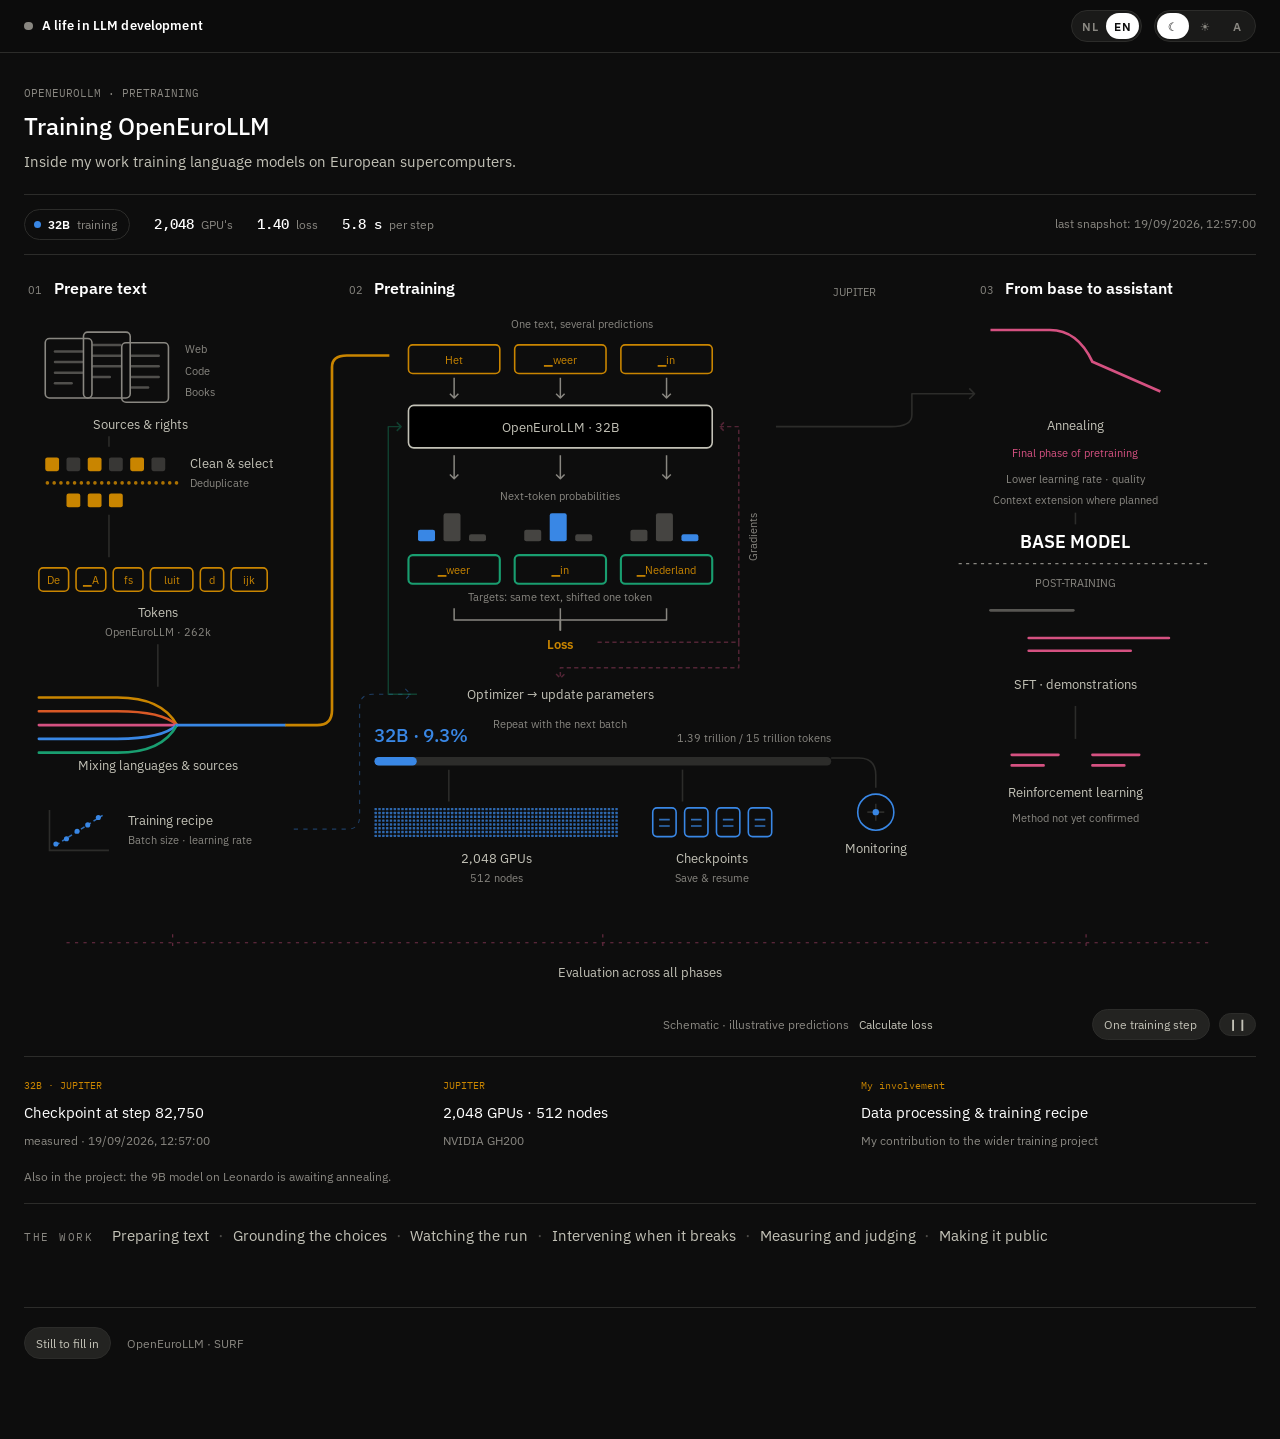
==== process.html @ b18dc95d "Publish the pretraining journey as a static site The journey becomes index.html; the original proces" ====
<!doctype html>
<html lang="nl" data-theme="dark">
<head>
<meta charset="utf-8">
<meta name="viewport" content="width=device-width, initial-scale=1">
<title>Training OpenEuroLLM</title>
<meta name="description" content="Een kijkje in mijn werk aan OpenEuroLLM: data, schaalexperimenten en de training van onze 9B- en 32B-modellen op Europese supercomputers.">
<meta name="color-scheme" content="dark light">
<meta property="og:title" content="Training OpenEuroLLM">
<meta property="og:description" content="Binnen het trainingsproject: mijn werk, onze modellen en gemeten voortgang op Europese supercomputers.">
<meta property="og:type" content="article">

<script>
  /* Stamp the theme before first paint so there is no flash. Dark is the default. */
  (function () {
    try {
      var s = localStorage.getItem("oellm.theme") || "dark";
      if (s === "auto") document.documentElement.removeAttribute("data-theme");
      else document.documentElement.setAttribute("data-theme", s);
    } catch (e) { document.documentElement.setAttribute("data-theme", "dark"); }
  })();
</script>

<link rel="preconnect" href="https://fonts.googleapis.com">
<link rel="preconnect" href="https://fonts.gstatic.com" crossorigin>
<link rel="stylesheet" href="https://fonts.googleapis.com/css2?family=IBM+Plex+Mono:wght@400;500&family=IBM+Plex+Sans:wght@400;500;600&display=swap">
<link rel="stylesheet" href="assets/style.css?v=20260920-3">
<link rel="icon" href="data:image/svg+xml,<svg xmlns='http://www.w3.org/2000/svg' viewBox='0 0 32 32'><rect width='32' height='32' rx='7' fill='%233987e5'/><rect x='6' y='13' width='5' height='6' rx='1.5' fill='%23fff'/><rect x='13.5' y='11' width='5' height='10' rx='1.5' fill='%23fff' opacity='.7'/><rect x='21' y='9' width='5' height='14' rx='1.5' fill='%23fff' opacity='.45'/></svg>">
</head>
<body>

<a class="skip" href="#canvas" id="skip">Naar de inhoud</a>

<header class="topbar">
  <div class="topbar__in">
    <a class="brand" href="#/" id="brandlink">
      <span class="brand__dot" id="branddot"></span>
      <span id="brandname">Hoe een taalmodel wordt getraind</span>
    </a>
    <div class="topbar__spacer"></div>
    <div id="toptick"></div>
    <div class="switch" id="langsw" role="group" aria-label="Taal">
      <button type="button" data-v="nl">NL</button>
      <button type="button" data-v="en">EN</button>
    </div>
    <div class="switch" id="themesw" role="group" aria-label="Thema">
      <button type="button" data-v="dark" title="Donker">☾</button>
      <button type="button" data-v="light" title="Licht">☀</button>
      <button type="button" data-v="auto" title="Automatisch">A</button>
    </div>
  </div>
</header>

<main id="canvas">
  <div class="wrap">
    <section id="intro"></section>
    <section id="pipe" aria-label="Het pretrainingsproces"></section>
    <section id="detail" aria-live="polite"></section>
    <section id="acts"></section>
    <footer id="foot"></footer>
  </div>
</main>

<noscript>
  <div class="wrap" style="padding:3rem 0">
    <h1>Hoe een taalmodel wordt getraind</h1>
    <p>Deze pagina is een interactief schema en heeft JavaScript nodig.</p>
    <p>This page is an interactive diagram and needs JavaScript.</p>
  </div>
</noscript>

<script src="assets/data.js?v=20260920-3"></script>
<script src="assets/content.js?v=20260920-3"></script>
<script src="assets/process.js?v=20260920-3"></script>
<script src="assets/app.js?v=20260920-3"></script>
</body>
</html>
---- assets/style.css ----
/* ==========================================================================
   A Life in LLM Development — OpenEuroLLM public pretraining explainer
   Design tokens follow the validated data-viz reference palette so that page
   chrome and chart marks come from one system. Chart surface = --surface.
   ========================================================================== */

:root {
  color-scheme: light;

  /* planes & ink */
  --page:        #f9f9f7;
  --surface:     #fcfcfb;
  --surface-2:   #f2f1ec;
  --surface-3:   #e9e8e1;
  --ink:         #0b0b0b;
  --ink-2:       #52514e;
  --ink-3:       #898781;
  --rule:        #e1e0d9;
  --baseline:    #c3c2b7;
  --ring:        rgba(11, 11, 11, 0.10);
  --shadow:      0 1px 2px rgba(11,11,11,.04), 0 8px 24px -12px rgba(11,11,11,.10);

  /* categorical slots (fixed order — never cycled) */
  --series-1: #2a78d6;  /* blue    */
  --series-2: #eb6834;  /* orange  */
  --series-3: #1baf7a;  /* aqua    */
  --series-4: #eda100;  /* yellow  */
  --series-5: #e87ba4;  /* magenta */
  --series-6: #008300;  /* green   */
  --series-7: #4a3aa7;  /* violet  */
  --series-8: #e34948;  /* red     */

  /* sequential blue ramp (ordinal use starts at step 250) */
  --seq-250: #86b6ef;
  --seq-300: #6da7ec;
  --seq-350: #5598e7;
  --seq-400: #3987e5;
  --seq-450: #2a78d6;
  --seq-500: #256abf;
  --seq-550: #1c5cab;
  --seq-600: #184f95;
  --seq-650: #104281;
  --seq-700: #0d366b;

  /* status (fixed, never themed, always with icon + label) */
  --good:     #0ca30c;
  --warning:  #fab219;
  --serious:  #ec835a;
  --critical: #d03b3b;
  --good-text: #006300;

  /* placeholder ("still to fill in") — deliberately not a series slot */
  --tbd:      #b04a16;
  --tbd-bg:   rgba(235, 104, 52, .10);

  --accent: var(--series-1);

  --font: "IBM Plex Sans", system-ui, -apple-system, "Segoe UI", sans-serif;
  --mono: "IBM Plex Mono", ui-monospace, SFMono-Regular, Menlo, monospace;

  --measure: 34rem;
  --wide: 72rem;
  --gutter: 1rem;
}

@media (prefers-color-scheme: dark) {
  :root:not([data-theme="light"]) {
    color-scheme: dark;
    --page:      #0d0d0d;
    --surface:   #1a1a19;
    --surface-2: #232321;
    --surface-3: #2c2c2a;
    --ink:       #ffffff;
    --ink-2:     #c3c2b7;
    --ink-3:     #898781;
    --rule:      #2c2c2a;
    --baseline:  #383835;
    --ring:      rgba(255, 255, 255, 0.10);
    --shadow:    0 1px 2px rgba(0,0,0,.4), 0 8px 24px -12px rgba(0,0,0,.6);

    --series-1: #3987e5;
    --series-2: #d95926;
    --series-3: #199e70;
    --series-4: #c98500;
    --series-5: #d55181;
    --series-6: #008300;
    --series-7: #9085e9;
    --series-8: #e66767;

    --seq-250: #184f95;
    --seq-300: #1c5cab;
    --seq-350: #256abf;
    --seq-400: #2a78d6;
    --seq-450: #3987e5;
    --seq-500: #5598e7;
    --seq-550: #6da7ec;
    --seq-600: #86b6ef;
    --seq-650: #9ec5f4;
    --seq-700: #b7d3f6;

    --good-text: #0ca30c;
    --tbd:    #f0946a;
    --tbd-bg: rgba(235, 104, 52, .14);
  }
}

:root[data-theme="dark"] {
  color-scheme: dark;
  --page:      #0d0d0d;
  --surface:   #1a1a19;
  --surface-2: #232321;
  --surface-3: #2c2c2a;
  --ink:       #ffffff;
  --ink-2:     #c3c2b7;
  --ink-3:     #898781;
  --rule:      #2c2c2a;
  --baseline:  #383835;
  --ring:      rgba(255, 255, 255, 0.10);
  --shadow:    0 1px 2px rgba(0,0,0,.4), 0 8px 24px -12px rgba(0,0,0,.6);

  --series-1: #3987e5;
  --series-2: #d95926;
  --series-3: #199e70;
  --series-4: #c98500;
  --series-5: #d55181;
  --series-6: #008300;
  --series-7: #9085e9;
  --series-8: #e66767;

  --seq-250: #184f95;
  --seq-300: #1c5cab;
  --seq-350: #256abf;
  --seq-400: #2a78d6;
  --seq-450: #3987e5;
  --seq-500: #5598e7;
  --seq-550: #6da7ec;
  --seq-600: #86b6ef;
  --seq-650: #9ec5f4;
  --seq-700: #b7d3f6;

  --good-text: #0ca30c;
  --tbd:    #f0946a;
  --tbd-bg: rgba(235, 104, 52, .14);
}

/* --------------------------------------------------------------- reset -- */

*, *::before, *::after { box-sizing: border-box; }
html { -webkit-text-size-adjust: 100%; scroll-behavior: smooth; }
@media (prefers-reduced-motion: reduce) { html { scroll-behavior: auto; } }

body {
  margin: 0;
  background: var(--page);
  color: var(--ink);
  font-family: var(--font);
  font-size: 17px;
  line-height: 1.65;
  -webkit-font-smoothing: antialiased;
  overflow-x: hidden;
}

h1, h2, h3, h4 { line-height: 1.15; margin: 0; font-weight: 600; letter-spacing: -0.015em; }
p { margin: 0 0 1em; }
a { color: var(--accent); text-underline-offset: 2px; text-decoration-thickness: 1px; }
a:hover { text-decoration-thickness: 2px; }
button { font: inherit; color: inherit; }
hr { border: 0; border-top: 1px solid var(--rule); margin: 0; }

::selection { background: color-mix(in srgb, var(--accent) 22%, transparent); }

:focus-visible {
  outline: 2px solid var(--accent);
  outline-offset: 2px;
  border-radius: 4px;
}

.skip {
  position: absolute; left: -9999px; top: 0; z-index: 200;
  background: var(--surface); padding: .6rem 1rem; border-radius: 6px;
  border: 1px solid var(--rule);
}
.skip:focus { left: 1rem; top: 1rem; }

.sr { position: absolute; width: 1px; height: 1px; padding: 0; margin: -1px;
      overflow: hidden; clip: rect(0 0 0 0); white-space: nowrap; border: 0; }

/* -------------------------------------------------------------- layout -- */

.wrap {
  width: min(100% - 2 * var(--gutter), var(--wide));
  margin-inline: auto;
}
.prose { max-width: var(--measure); }
.prose p:last-child { margin-bottom: 0; }

section[id] { scroll-margin-top: 5rem; }

/* ------------------------------------------------------------ top bar -- */

.topbar {
  position: sticky; top: 0; z-index: 60;
  background: color-mix(in srgb, var(--page) 88%, transparent);
  backdrop-filter: blur(12px) saturate(1.3);
  border-bottom: 1px solid var(--rule);
}
.topbar__in {
  display: flex; align-items: center; gap: 1rem;
  height: 3.25rem;
}
.brand {
  display: flex; align-items: center; gap: .55rem;
  font-size: .8rem; font-weight: 600; letter-spacing: .01em;
  text-decoration: none; color: var(--ink); white-space: nowrap;
}
.brand__dot {
  width: .55rem; height: .55rem; border-radius: 50%;
  background: var(--ink-3); flex: none;
}
.brand__dot--live { background: var(--good); box-shadow: 0 0 0 3px color-mix(in srgb, var(--good) 22%, transparent); }
.topbar__spacer { flex: 1 1 auto; }

.switch {
  display: inline-flex; border: 1px solid var(--rule); border-radius: 999px;
  background: var(--surface); padding: 2px; flex: none;
}
.switch button {
  border: 0; background: none; cursor: pointer;
  font-size: .72rem; font-weight: 600; letter-spacing: .03em;
  padding: .22rem .5rem; border-radius: 999px; color: var(--ink-3);
  min-width: 2rem;
}
.switch button[aria-pressed="true"] { background: var(--ink); color: var(--page); }

/* ---------------------------------------------------------------- hero -- */

.hero { padding: clamp(3rem, 9vw, 7rem) 0 clamp(2rem, 5vw, 4rem); position: relative; }
.hero__eyebrow {
  font-family: var(--mono); font-size: .72rem; letter-spacing: .12em;
  text-transform: uppercase; color: var(--ink-3); margin-bottom: 1.25rem;
}
.hero h1 {
  font-size: clamp(2.2rem, 6.2vw, 4.2rem);
  letter-spacing: -0.03em; max-width: 18ch; margin-bottom: 1.25rem;
}
.hero__lede { font-size: clamp(1.05rem, 2.1vw, 1.3rem); color: var(--ink-2); max-width: 44ch; }
.hero__meta { font-size: .82rem; color: var(--ink-3); margin-top: 1.5rem; }

.cards { display: grid; gap: 1rem; grid-template-columns: repeat(auto-fit, minmax(19rem, 1fr)); margin-top: 2.5rem; }

.card {
  background: var(--surface); border: 1px solid var(--rule); border-radius: 12px;
  padding: 1.15rem 1.25rem 1.25rem; box-shadow: var(--shadow);
}
.card__top { display: flex; align-items: baseline; gap: .6rem; margin-bottom: .1rem; }
.card__name { font-size: 1.15rem; font-weight: 600; }
.card__where { font-size: .78rem; color: var(--ink-3); font-family: var(--mono); }
.card__state { margin-left: auto; }

.pill {
  display: inline-flex; align-items: center; gap: .35rem;
  font-size: .7rem; font-weight: 600; letter-spacing: .04em; text-transform: uppercase;
  padding: .2rem .5rem; border-radius: 999px;
  border: 1px solid var(--ring); color: var(--ink-2); background: var(--surface-2);
}
.pill__dot { width: .45rem; height: .45rem; border-radius: 50%; background: currentColor; flex: none; }
.pill--live   { color: var(--good-text); border-color: color-mix(in srgb, var(--good) 40%, transparent); background: color-mix(in srgb, var(--good) 10%, transparent); }
.pill--work   { color: var(--series-1); border-color: color-mix(in srgb, var(--series-1) 40%, transparent); background: color-mix(in srgb, var(--series-1) 10%, transparent); }
.pill--idle   { color: var(--ink-3); }

@keyframes pulse { 0%,100% { opacity: 1 } 50% { opacity: .35 } }
.pill--live .pill__dot { animation: pulse 2.4s ease-in-out infinite; }
@media (prefers-reduced-motion: reduce) { .pill--live .pill__dot { animation: none } }

.meter { margin: 1rem 0 .55rem; }
.meter__track {
  height: 8px; border-radius: 999px; background: var(--surface-3);
  overflow: hidden; position: relative;
}
.meter__fill { height: 100%; border-radius: 999px; background: var(--accent); transition: width .8s cubic-bezier(.2,.7,.3,1); }
.meter__fill--alt { background: var(--series-3); }
.meter__labels { display: flex; justify-content: space-between; font-size: .76rem; color: var(--ink-3); margin-top: .4rem; font-variant-numeric: tabular-nums; }

.kv { display: grid; grid-template-columns: repeat(auto-fit, minmax(6.5rem, 1fr)); gap: .85rem 1rem; margin-top: 1rem; padding-top: .95rem; border-top: 1px solid var(--rule); }
.kv__k { font-size: .7rem; letter-spacing: .05em; text-transform: uppercase; color: var(--ink-3); }
.kv__v { font-size: 1.02rem; font-weight: 600; font-variant-numeric: tabular-nums; margin-top: .1rem; }
.kv__v small { font-weight: 400; font-size: .78rem; color: var(--ink-3); }

/* ------------------------------------------------------------- figures -- */

.stat-row { display: grid; grid-template-columns: repeat(auto-fit, minmax(9rem, 1fr)); gap: 1px; background: var(--rule); border: 1px solid var(--rule); border-radius: 12px; overflow: hidden; }
.stat { background: var(--surface); padding: 1rem 1.1rem; }
.stat__v { font-size: clamp(1.5rem, 3.4vw, 2.1rem); font-weight: 600; letter-spacing: -0.02em; line-height: 1.1; }
.stat__v small { font-size: .55em; font-weight: 500; color: var(--ink-3); letter-spacing: 0; }
.stat__k { font-size: .76rem; color: var(--ink-2); margin-top: .35rem; }
.stat__note { font-size: .72rem; color: var(--ink-3); margin-top: .15rem; }

figure { margin: 0; }
.fig {
  background: var(--surface); border: 1px solid var(--rule); border-radius: 12px;
  padding: 1.1rem 1.15rem 1.15rem; margin: 1.75rem 0;
}
.fig__head { display: flex; align-items: flex-start; gap: .75rem; margin-bottom: .2rem; flex-wrap: wrap; }
.fig__title { font-size: .95rem; font-weight: 600; }
.fig__sub { font-size: .8rem; color: var(--ink-3); margin-top: .1rem; }
.fig__tools { margin-left: auto; display: flex; gap: .35rem; flex-wrap: wrap; }
.fig__body { margin-top: 1rem; }
figcaption { font-size: .78rem; color: var(--ink-3); margin-top: .85rem; line-height: 1.5; }

.tag {
  font-family: var(--mono); font-size: .64rem; letter-spacing: .06em; text-transform: uppercase;
  padding: .18rem .42rem; border-radius: 4px; border: 1px solid var(--ring); color: var(--ink-3);
  white-space: nowrap;
}
.tag--sch { border-style: dashed; }
.tag--ill { border-style: dashed; }
.tag--real { color: var(--good-text); border-color: color-mix(in srgb, var(--good) 45%, transparent); }

.tbd {
  display: inline-flex; align-items: center; gap: .3rem;
  font-family: var(--mono); font-size: .74em; font-weight: 500;
  color: var(--tbd); background: var(--tbd-bg);
  border: 1px dashed color-mix(in srgb, var(--tbd) 55%, transparent);
  border-radius: 4px; padding: 0 .35rem; white-space: nowrap;
  cursor: help;
}
.tbd::before { content: "?"; font-weight: 700; opacity: .75; }

/* chart chrome */
.chart { width: 100%; display: block; overflow: visible; }
.chart text { font-family: var(--font); fill: var(--ink-3); }
.chart .grid { stroke: var(--rule); stroke-width: 1; }
.chart .axis { stroke: var(--baseline); stroke-width: 1; }
.chart .tick { font-size: 11px; fill: var(--ink-3); font-variant-numeric: tabular-nums; }
.chart .axlabel { font-size: 11px; fill: var(--ink-3); }
.chart .lbl { font-size: 12px; fill: var(--ink-2); font-weight: 600; }

.legend { display: flex; flex-wrap: wrap; gap: .4rem 1rem; margin-top: .9rem; font-size: .78rem; color: var(--ink-2); }
.legend__i { display: inline-flex; align-items: center; gap: .4rem; }
.legend__sw { width: 10px; height: 10px; border-radius: 3px; flex: none; }
.legend__sw--line { height: 2px; border-radius: 2px; width: 14px; }

.tooltip {
  position: fixed; z-index: 90; pointer-events: none; opacity: 0;
  transition: opacity .1s linear;
  background: var(--surface); border: 1px solid var(--ring); border-radius: 8px;
  box-shadow: var(--shadow); padding: .5rem .65rem; font-size: .78rem;
  max-width: 17rem; line-height: 1.45;
}
.tooltip[data-show="1"] { opacity: 1; }
.tooltip b { font-variant-numeric: tabular-nums; }
.tooltip__k { color: var(--ink-3); }

/* small controls */
.btn {
  border: 1px solid var(--rule); background: var(--surface-2); color: var(--ink-2);
  border-radius: 999px; padding: .28rem .7rem; font-size: .78rem; cursor: pointer;
  white-space: nowrap;
}
.btn:hover { background: var(--surface-3); color: var(--ink); }
.btn[aria-pressed="true"], .btn--on { background: var(--ink); color: var(--page); border-color: var(--ink); }
.btn--primary { background: var(--accent); border-color: var(--accent); color: #fff; font-weight: 600; }
.btn--primary:hover { filter: brightness(1.08); background: var(--accent); color: #fff; }

.seg { display: inline-flex; gap: 2px; background: var(--surface-2); border: 1px solid var(--rule); border-radius: 999px; padding: 2px; }
.seg button { border: 0; background: none; cursor: pointer; font-size: .76rem; padding: .22rem .6rem; border-radius: 999px; color: var(--ink-3); }
.seg button[aria-pressed="true"] { background: var(--surface); color: var(--ink); font-weight: 600; box-shadow: var(--shadow); }

/* data table (the accessible alternative to every chart) */
.tablewrap { overflow-x: auto; margin-top: .9rem; }
table.data { border-collapse: collapse; width: 100%; font-size: .82rem; }
table.data th, table.data td { text-align: left; padding: .4rem .6rem; border-bottom: 1px solid var(--rule); }
table.data th { font-size: .7rem; text-transform: uppercase; letter-spacing: .05em; color: var(--ink-3); font-weight: 600; }
table.data td.num, table.data th.num { text-align: right; font-variant-numeric: tabular-nums; }
table.data tr:last-child td { border-bottom: 0; }
details.tablewrap-d > summary { cursor: pointer; font-size: .76rem; color: var(--ink-3); margin-top: .75rem; list-style: none; }
details.tablewrap-d > summary::-webkit-details-marker { display: none; }
details.tablewrap-d > summary::before { content: "▸ "; }
details.tablewrap-d[open] > summary::before { content: "▾ "; }

/* ------------------------------------------------------------ chapters -- */

.chapter__head { border-top: 2px solid var(--ink); padding-top: 1rem; margin-bottom: 2rem; }
.chapter__num { font-family: var(--mono); font-size: .74rem; letter-spacing: .14em; text-transform: uppercase; color: var(--ink-3); }
.chapter h2 { font-size: clamp(1.7rem, 4vw, 2.6rem); letter-spacing: -0.025em; margin: .35rem 0 .7rem; max-width: 20ch; }
.chapter__lede { font-size: clamp(1rem, 1.9vw, 1.12rem); color: var(--ink-2); max-width: 46ch; }

details.tech {
  margin-top: 1.25rem; border: 1px solid var(--rule); border-radius: 10px;
  background: var(--surface); overflow: hidden;
}
details.tech > summary {
  cursor: pointer; padding: .6rem .9rem; font-size: .82rem; font-weight: 600;
  color: var(--ink-2); list-style: none; display: flex; align-items: center; gap: .5rem;
}
details.tech > summary::-webkit-details-marker { display: none; }
details.tech > summary::before { content: "+"; font-family: var(--mono); color: var(--ink-3); }
details.tech[open] > summary::before { content: "−"; }
details.tech > summary:hover { background: var(--surface-2); }
.tech__body { padding: 0 .9rem 1rem; font-size: .88rem; color: var(--ink-2); border-top: 1px solid var(--rule); padding-top: .85rem; }
.tech__body code, code.c { font-family: var(--mono); font-size: .86em; background: var(--surface-2); padding: .05rem .3rem; border-radius: 4px; }
.tech__body dl { display: grid; grid-template-columns: auto 1fr; gap: .25rem .9rem; margin: 0; }
.tech__body dt { color: var(--ink-3); font-size: .82rem; }
.tech__body dd { margin: 0; font-variant-numeric: tabular-nums; }

/* pull quote / aside note */
.note {
  border-left: 2px solid var(--accent); padding: .1rem 0 .1rem 1rem;
  margin: 1.5rem 0; color: var(--ink-2); font-size: .95rem;
}
.note--warn { border-left-color: var(--warning); }

/* ------------------------------------------------ specific interactives -- */

/* tokenizer */
.tok { display: flex; flex-wrap: wrap; gap: 4px; font-family: var(--mono); }
.tok__t {
  display: inline-flex; flex-direction: column; align-items: center;
  border-radius: 6px; padding: .3rem .45rem .2rem; font-size: .9rem;
  border: 1px solid var(--ring); background: var(--surface-2); cursor: default;
  line-height: 1.2;
}
.tok__t span.id { font-size: .6rem; color: var(--ink-3); margin-top: .15rem; }
.tok__t.w { background: color-mix(in srgb, var(--series-1) 12%, var(--surface)); border-color: color-mix(in srgb, var(--series-1) 35%, transparent); }
.tok__t.p { background: color-mix(in srgb, var(--series-2) 12%, var(--surface)); border-color: color-mix(in srgb, var(--series-2) 35%, transparent); }
.tok__sp { color: var(--ink-3); }

/* node grid */
.nodegrid { display: grid; gap: 2px; grid-template-columns: repeat(32, 1fr); }
.nodegrid .n { aspect-ratio: 1; border-radius: 2px; background: var(--seq-400); transition: background .25s, opacity .25s; cursor: crosshair; }
.nodegrid .n:hover { outline: 2px solid var(--ink); outline-offset: 1px; }
.nodegrid .n.down { background: var(--critical) !important; }
.nodegrid .n.dim { opacity: .18; }

/* incident list */
.feed { display: grid; gap: 1px; background: var(--rule); border: 1px solid var(--rule); border-radius: 10px; overflow: hidden; }
.feed__row { background: var(--surface); padding: .75rem .9rem; display: grid; grid-template-columns: 4.5rem 1fr; gap: .85rem; align-items: start; }
@media (max-width: 40rem) { .feed__row { grid-template-columns: 1fr; gap: .25rem; } }
.feed__t { font-family: var(--mono); font-size: .78rem; color: var(--ink-3); font-variant-numeric: tabular-nums; padding-top: .1rem; }
.feed__h { font-size: .92rem; font-weight: 600; display: flex; gap: .5rem; align-items: center; flex-wrap: wrap; }
.feed__d { font-size: .86rem; color: var(--ink-2); margin-top: .15rem; }
.feed__who { font-size: .64rem; letter-spacing: .06em; text-transform: uppercase; padding: .12rem .38rem; border-radius: 4px; border: 1px solid var(--ring); color: var(--ink-3); }
.sev { display: inline-flex; align-items: center; gap: .3rem; font-size: .7rem; font-weight: 600; }
.sev__i { width: .95rem; height: .95rem; flex: none; }

/* day timeline */
.day { display: grid; gap: 0; }
.day__row { display: grid; grid-template-columns: 4.2rem 1.4rem 1fr; gap: .6rem; }
.day__time { font-family: var(--mono); font-size: .8rem; color: var(--ink-3); text-align: right; padding-top: .55rem; font-variant-numeric: tabular-nums; }
.day__rail { position: relative; }
.day__rail::before { content: ""; position: absolute; left: 50%; top: 0; bottom: 0; width: 1px; background: var(--rule); transform: translateX(-50%); }
.day__dot { position: absolute; left: 50%; top: .8rem; width: 9px; height: 9px; border-radius: 50%; background: var(--ink-3); transform: translate(-50%, -50%); box-shadow: 0 0 0 3px var(--page); }
.day__card { padding: .5rem 0 1.1rem; }
.day__h { font-size: .95rem; font-weight: 600; }
.day__d { font-size: .88rem; color: var(--ink-2); margin-top: .15rem; }

/* sources */
.srcs { display: grid; gap: .1rem; grid-template-columns: repeat(auto-fit, minmax(17rem, 1fr)); }
.src { display: flex; gap: .7rem; padding: .7rem 0; border-bottom: 1px solid var(--rule); align-items: baseline; }
.src__n { font-size: .92rem; font-weight: 600; }
.src__d { font-size: .8rem; color: var(--ink-3); }

/* placeholder register */
.reg { display: grid; gap: .5rem; }
.reg__i { display: flex; gap: .7rem; align-items: baseline; font-size: .88rem; padding: .45rem .6rem; background: var(--surface); border: 1px solid var(--rule); border-radius: 8px; }
.reg__where { font-family: var(--mono); font-size: .72rem; color: var(--ink-3); white-space: nowrap; }

footer.foot { padding: 4rem 0 5rem; border-top: 1px solid var(--rule); margin-top: 4rem; color: var(--ink-2); font-size: .88rem; }
footer.foot h3 { font-size: .8rem; text-transform: uppercase; letter-spacing: .08em; color: var(--ink-3); margin-bottom: .7rem; }
.foot__grid { display: grid; gap: 2rem; grid-template-columns: repeat(auto-fit, minmax(15rem, 1fr)); }
.foot ul { list-style: none; padding: 0; margin: 0; display: grid; gap: .35rem; }

@media print {
  .topbar, .fig__tools, .btn, .seg { display: none !important; }
  body { background: #fff; }
}

/* badge alignment inside day + feed headings */
.day__h { display: flex; align-items: center; gap: .55rem; flex-wrap: wrap; }
.step__main > .fig:first-child { margin-top: 1.25rem; }
.prose ol, .prose ul { padding-left: 1.2rem; margin: 0 0 1em; }
.prose li { margin-bottom: .45rem; }
.prose ul li::marker, .prose ol li::marker { color: var(--ink-3); }

/* ==========================================================================
   Opening, overview map, in-practice notes
   ========================================================================== */

.hero__hook {
  font-size: clamp(1.05rem, 2.3vw, 1.35rem);
  color: var(--ink-2); margin-bottom: .4rem; font-weight: 500;
}
.hero h1 { max-width: 16ch; }
.hero__lede + .hero__lede { margin-top: 1rem; }

.ticker {
  display: inline-flex; align-items: center; gap: .5rem; flex-wrap: wrap;
  font-family: var(--mono); font-size: .74rem; letter-spacing: .04em;
  color: var(--ink-2); background: var(--surface);
  border: 1px solid var(--rule); border-radius: 999px;
  padding: .3rem .7rem .3rem .55rem; margin-bottom: 1.5rem;
}
.ticker b { font-variant-numeric: tabular-nums; color: var(--ink); font-weight: 600; }
.ticker__note { color: var(--ink-3); font-size: .95em; }
.ticker__dot { width: .5rem; height: .5rem; border-radius: 50%; background: var(--good); flex: none; }
.ticker__dot--stale { background: var(--ink-3); }
.ticker--live .ticker__dot { animation: pulse 2.4s ease-in-out infinite; }
@media (prefers-reduced-motion: reduce) { .ticker--live .ticker__dot { animation: none } }

.hero__cta { display: flex; gap: .6rem; flex-wrap: wrap; margin-top: 1.6rem; }

/* ------------------------------------------------------------- overview -- */

.mapsec { padding: clamp(2.5rem, 6vw, 4.5rem) 0 0; }
.map { display: flex; gap: 1.5rem; flex-wrap: wrap; align-items: stretch; }
.mapgroup {
  display: flex; flex-direction: column; min-width: 14rem;
  border-top: 2px solid var(--ink); padding-top: .7rem;
}
.mapgroup__head { display: flex; align-items: baseline; gap: .5rem; margin-bottom: .7rem; }
.mapgroup__name { font-size: .88rem; font-weight: 600; }
.mapgroup__meta { font-family: var(--mono); font-size: .68rem; letter-spacing: .08em; text-transform: uppercase; color: var(--ink-3); }
.mapgroup__steps { display: grid; gap: 5px; grid-template-columns: repeat(auto-fit, minmax(6.2rem, 1fr)); flex: 1; }

.mapstep {
  position: relative; text-align: left; cursor: pointer;
  background: var(--surface); border: 1px solid var(--rule); border-radius: 9px;
  padding: .55rem .6rem .5rem; display: flex; flex-direction: column; gap: .1rem;
  transition: border-color .15s, background .15s, transform .15s;
}
.mapstep:hover { border-color: var(--ink-3); background: var(--surface-2); transform: translateY(-1px); }
.mapstep[aria-current="true"] { border-color: var(--ink); box-shadow: inset 0 0 0 1px var(--ink); }
.mapstep__n { font-family: var(--mono); font-size: .66rem; color: var(--ink-3); }
.mapstep__t { font-size: .84rem; font-weight: 600; line-height: 1.25; }
.mapstep__d { font-size: .68rem; color: var(--ink-3); font-variant-numeric: tabular-nums; }
.mapstep__pins { display: flex; gap: 3px; position: absolute; top: -7px; right: .45rem; }
.pin {
  font-size: .6rem; font-weight: 700; letter-spacing: .02em;
  padding: .08rem .3rem; border-radius: 999px; color: #fff; white-space: nowrap;
  box-shadow: 0 0 0 2px var(--page);
}
.pin--32 { background: var(--series-1); }
.pin--9  { background: var(--series-3); }
.mapstep--here { border-color: var(--baseline); }

.map__legend { display: flex; gap: 1rem; flex-wrap: wrap; align-items: center; margin-top: 1.1rem; font-size: .78rem; color: var(--ink-3); }

/* ------------------------------------------------------ in-practice note -- */

.pnote {
  margin: 1.75rem 0; padding: 1.05rem 1.2rem;
  background: var(--surface-2); border: 1px solid var(--rule);
  border-left: 3px solid var(--ink); border-radius: 0 10px 10px 0;
}
.pnote__k {
  font-family: var(--mono); font-size: .66rem; letter-spacing: .12em;
  text-transform: uppercase; color: var(--ink-3); margin-bottom: .45rem;
  display: flex; gap: .6rem; align-items: baseline;
}
.pnote__d { font-size: 1rem; line-height: 1.6; color: var(--ink); }
.pnote__date { color: var(--ink-3); font-weight: 500; }

/* room for the second sticky row (the step rail) */
section[id] { scroll-margin-top: 6.5rem; }
.step { scroll-margin-top: 7rem; }
@media (min-width: 62rem) { .step__aside { top: 6.4rem; } }

/* ==========================================================================
   Interactive controls
   ========================================================================== */

.split { display: grid; gap: 1.4rem; grid-template-columns: minmax(0,1fr); margin-top: 1.4rem; }
@media (min-width: 52rem) { .split { grid-template-columns: minmax(0,1fr) minmax(0,1fr); } }

.slgrid { display: grid; gap: .9rem; align-content: start; }
.sl { display: grid; gap: .2rem; }
.sl__top { display: flex; align-items: baseline; gap: .5rem; font-size: .8rem; }
.sl__k { color: var(--ink-2); font-weight: 500; }
.sl__v { font-variant-numeric: tabular-nums; font-weight: 600; color: var(--ink); }
.sl__flag {
  font-family: var(--mono); font-size: .6rem; letter-spacing: .06em; text-transform: uppercase;
  color: var(--tbd); border: 1px dashed color-mix(in srgb, var(--tbd) 55%, transparent);
  border-radius: 4px; padding: 0 .28rem;
}
.sl input[type="range"] { width: 100%; accent-color: var(--series-1); margin: 0; }
.sl__ends { display: flex; justify-content: space-between; font-size: .68rem; color: var(--ink-3); }

.rogrid { display: grid; gap: 1px; background: var(--rule); border: 1px solid var(--rule);
          border-radius: 10px; overflow: hidden; align-content: start;
          grid-template-columns: repeat(auto-fit, minmax(8.5rem, 1fr)); margin-top: 1.2rem; }
.ro { background: var(--surface); padding: .7rem .8rem; }
.ro__k { font-size: .68rem; text-transform: uppercase; letter-spacing: .05em; color: var(--ink-3); }
.ro__v { font-size: 1.2rem; font-weight: 600; font-variant-numeric: tabular-nums; margin-top: .1rem; line-height: 1.2; }
.ro__n { font-size: .72rem; color: var(--ink-3); margin-top: .15rem; }
.ro--good .ro__v { color: var(--good-text); }
.ro--warning .ro__n { color: var(--ink-2); }
.ro--critical .ro__v { color: var(--critical); }

.fnrow { display: grid; grid-template-columns: 9.5rem 1fr 3.4rem; gap: .6rem; align-items: center; }
.fnrow__k { font-size: .8rem; color: var(--ink-2); }
.fnrow__v { font-size: .8rem; text-align: right; font-variant-numeric: tabular-nums; color: var(--ink-2); }
@media (max-width: 40rem) { .fnrow { grid-template-columns: 7rem 1fr 3rem; } .fnrow__k { font-size: .74rem } }

.txtin {
  width: 100%; font: inherit; font-size: .98rem; padding: .55rem .7rem;
  border: 1px solid var(--rule); border-radius: 8px; background: var(--surface); color: var(--ink);
}
.txtin:focus { outline: 2px solid var(--accent); outline-offset: 1px; border-color: transparent; }
.exline { padding: .85rem 0; border-top: 1px solid var(--rule); }

.stack { display: flex; height: 34px; border-radius: 6px; overflow: hidden; background: var(--surface-2); gap: 2px; }
.stack__s { min-width: 2px; transition: flex-grow .2s; }

.effgrid { display: grid; gap: .55rem; }
.eff { display: grid; grid-template-columns: 9.5rem 1fr 3rem; gap: .6rem; align-items: center; font-size: .8rem; }
.eff__k { color: var(--ink-2); }
.eff__track { position: relative; height: 10px; background: var(--surface-2); border-radius: 999px; }
.eff__mid { position: absolute; left: 50%; top: -2px; bottom: -2px; width: 1px; background: var(--baseline); }
.eff__fill { position: absolute; top: 0; bottom: 0; border-radius: 999px; transition: left .2s, width .2s; }
.eff__v { text-align: right; font-variant-numeric: tabular-nums; color: var(--ink-2); }
@media (max-width: 40rem) { .eff { grid-template-columns: 7rem 1fr 2.6rem; } }

.cmp { display: grid; gap: .45rem; margin-top: 1.3rem; }
.cmp__row { display: grid; grid-template-columns: 8rem 1fr; gap: .6rem; align-items: center; font-size: .78rem; color: var(--ink-2); }
.cmp__t { height: 14px; background: var(--surface-2); border-radius: 4px; overflow: hidden; }
.cmp__f { height: 100%; border-radius: 4px; transition: width .2s; }

/* one training step */
.phases { display: grid; gap: .6rem; grid-template-columns: repeat(auto-fit, minmax(11rem, 1fr)); }
.phase[data-on="1"] { opacity: 1; border-color: var(--ink); transform: translateY(-2px); }
.phase[data-on="2"] { opacity: .85; }
.phase__bar { height: 3px; border-radius: 2px; margin-bottom: .55rem; opacity: .45; }
.phase[data-on="1"] .phase__bar { opacity: 1; }
.phase__k { font-size: .9rem; font-weight: 600; margin-bottom: .2rem; }
.phase__d { font-size: .8rem; color: var(--ink-2); line-height: 1.45; }

/* the week simulation */
.sim__status { display: flex; align-items: center; gap: .5rem; font-size: .92rem; margin-bottom: .7rem; }
.sim__status .ticker__note { margin-left: auto; font-family: var(--mono); font-size: .76rem; }
.sim__track { height: 8px; background: var(--surface-2); border-radius: 999px; overflow: hidden; }
.sim__fill { height: 100%; width: 0; border-radius: 999px; transition: width .2s linear, background .2s; }
.sim__act { margin-top: 1rem; min-height: 2rem; display: flex; align-items: center; }
.sim__log { margin-top: 1rem; display: grid; gap: 1px; background: var(--rule);
            border: 1px solid var(--rule); border-radius: 8px; overflow: hidden; }
.sim__log:empty { display: none; }
.sim__row { background: var(--surface); padding: .45rem .7rem; display: flex; align-items: center;
            gap: .55rem; font-size: .84rem; }
.sim__t { font-family: var(--mono); font-size: .74rem; color: var(--ink-3); white-space: nowrap; }

/* keyboard hint */
.keys { font-size: .74rem; color: var(--ink-3); margin-top: 2rem; }
.keys kbd {
  font-family: var(--mono); font-size: .9em; border: 1px solid var(--rule);
  border-bottom-width: 2px; border-radius: 4px; padding: .05rem .3rem; background: var(--surface);
}

.cmp__k { color: var(--ink-3); }
.sim { display: block; }

/* ==========================================================================
   Canvas — the diagram that folds
   ========================================================================== */

body { background: var(--page); }

.topbar__in {
  display: flex; align-items: center; gap: .75rem; height: 3.25rem;
  width: min(100% - 2rem, 78rem); margin-inline: auto;
}
#canvas { padding-bottom: 5rem; }
#canvas > .wrap { width: min(100% - 2rem, 78rem); }

/* ---------------------------------------------------------------- intro -- */
.intro { padding: 3rem 0 1rem; max-width: 48rem;
         transition: padding .3s cubic-bezier(.2,.7,.3,1); }
.intro__eyebrow { font-family: var(--mono); font-size: .68rem; letter-spacing: .18em;
                  text-transform: uppercase; color: var(--ink-3); margin-bottom: 1.4rem; }
.intro__h1 { font-size: 2.75rem; letter-spacing: 0;
             line-height: 1.08; margin: 0 0 1rem; font-weight: 500; }
.intro__lede { font-size: 1.1rem; color: var(--ink-2); margin: 0; max-width: 60ch; }
.intro__byline { font-size: .95rem; color: var(--ink-2); max-width: 70ch; margin: 1rem 0 0; }
.opening-runs { display: flex; flex-wrap: wrap; gap: .75rem; margin: 0 0 2rem; }
.run-measured { width: 100%; font-size: .75rem; color: var(--ink-3); }
.lesson { border-top: 1px solid var(--rule); border-bottom: 1px solid var(--rule); padding: 1.75rem 0; margin-bottom: 2.5rem; }
.lesson__heading h2, .overview-title { font-size: 1.35rem; margin: 0 0 .5rem; letter-spacing: 0; }
.lesson__heading p { max-width: 70ch; color: var(--ink-2); margin: 0 0 1.25rem; }
.lesson__tabs { display: grid; grid-template-columns: repeat(4, minmax(0, 1fr)); border-bottom: 1px solid var(--rule); }
.lesson__tabs button { min-height: 48px; padding: .75rem .5rem; border: 0; border-bottom: 3px solid transparent; background: transparent; color: var(--ink-2); font: inherit; cursor: pointer; }
.lesson__tabs button[aria-selected="true"] { border-bottom-color: var(--series-3); color: var(--ink); background: var(--surface); }
.lesson__scene { min-height: 290px; padding: 1.5rem 0; }
.lesson__sentence { font-size: 1.35rem; margin: 0 0 1.25rem; }
.lesson__explanation { max-width: 75ch; color: var(--ink-2); margin: 1.25rem 0 .75rem; }
.lesson__predictions { max-width: 34rem; display: grid; gap: .45rem; }
.lesson__prediction { display: grid; grid-template-columns: 6rem minmax(0, 1fr) 3rem; gap: .75rem; align-items: center; font-family: var(--mono); font-size: .85rem; }
.lesson__bar { height: 12px; background: var(--surface-2); }
.lesson__bar > span { display: block; height: 100%; background: var(--series-3); }
.lesson__update { padding: 1rem 0; color: var(--series-3); font-size: 1.15rem; }
.lesson__footer { display: flex; flex-wrap: wrap; gap: 1rem; align-items: center; justify-content: space-between; }
.lesson__footer p { max-width: 65ch; font-size: .85rem; color: var(--ink-2); margin: 0; }
.mobile-stations { display: none; }
button:focus-visible { outline: 2px solid var(--series-3); outline-offset: 3px; }
#intro[data-min="1"] .lesson, #intro[data-min="1"] .opening-runs, #intro[data-min="1"] .intro__byline { display: none; }
@media (max-width: 48rem) {
  .intro { padding-top: 2rem; }
  .intro__h1 { font-size: 2rem; }
  .lesson__tabs { grid-template-columns: repeat(2, minmax(0, 1fr)); }
  .lesson__scene { min-height: 380px; }
  .mobile-stations { display: grid; grid-template-columns: repeat(2, minmax(0, 1fr)); gap: 0 1rem; }
  .mobile-stations button { display: flex; align-items: center; gap: .6rem; text-align: left; min-height: 64px; background: none; border: 0; border-bottom: 1px solid var(--rule); color: var(--ink); font: inherit; font-size: .85rem; cursor: pointer; padding: .6rem 0; }
  .mobile-stations button > span:first-child { color: var(--series-3); font-family: var(--mono); }
  .mobile-stations button[aria-current="true"] { background: var(--surface); }
  #toptick { display: none; }
  .brand { white-space: normal; font-size: .8rem; min-width: 0; }
  .topbar__in { height: auto; min-height: 3.25rem; gap: .4rem; }
}

#intro[data-min="1"] .intro { padding: 1.6rem 0 1rem; }
#intro[data-min="1"] .intro__h1 { font-size: 1.05rem; margin: 0; letter-spacing: -.01em; color: var(--ink-2); }
#intro[data-min="1"] .intro__eyebrow, #intro[data-min="1"] .intro__lede { display: none; }

/* --------------------------------------------------------- the pipeline -- */
/* The drawing does the talking: only numbers and one word per station. */

/* one sweep of the band per training step */

#pipe { padding-top: .5rem; }
#pipe, #acts { transition: opacity .25s; }
#pipe[data-dim="1"], #acts[data-dim="1"] { opacity: .4; }
#pipe[data-dim="1"]:hover, #acts[data-dim="1"]:hover { opacity: 1; }

/* -------------------------------------------------------- the activities -- */
#acts { margin-top: clamp(2.5rem, 6vw, 4rem); border-top: 1px solid var(--rule); padding-top: 1.4rem; }
.acts { display: flex; flex-wrap: wrap; align-items: baseline; gap: .1rem .45rem; }
.acts__k { font-family: var(--mono); font-size: .68rem; letter-spacing: .16em;
           text-transform: uppercase; color: var(--ink-3); margin-right: .6rem; }
.acts__sep { color: var(--ink-3); opacity: .5; }
.actl { background: none; border: 0; padding: .15rem .1rem; cursor: pointer;
        color: var(--ink-2); font-size: .95rem; display: inline-flex; align-items: baseline; gap: .35rem; }
.actl:hover { color: var(--ink); }
.actl__t { border-bottom: 1px solid transparent; transition: border-color .12s; }
.actl:hover .actl__t { border-bottom-color: var(--ink-3); }
.actl__s { font-family: var(--mono); font-size: .62rem; color: var(--ink-3); opacity: 0; transition: opacity .15s; }
.actl:hover .actl__s, .actl[aria-current="true"] { color: var(--ink); font-weight: 600; }
.actl[aria-current="true"] .actl__t { border-bottom-color: var(--series-3); }

/* the two live runs, kept small */
.runs { display: flex; align-items: center; gap: .5rem; flex-wrap: wrap; margin-top: 1.6rem; }
.runs__k { font-family: var(--mono); font-size: .62rem; letter-spacing: .14em;
           text-transform: uppercase; color: var(--ink-3); margin-right: .3rem; }
.mchip {
  display: inline-flex; align-items: center; gap: .45rem; cursor: pointer;
  background: none; border: 1px solid var(--rule); border-radius: 999px;
  padding: .28rem .7rem .28rem .55rem; color: var(--ink-2); font-size: .78rem;
  transition: border-color .15s, color .15s;
}
.mchip:hover { border-color: var(--ink-3); color: var(--ink); }
.mchip__dot { width: .45rem; height: .45rem; border-radius: 50%; flex: none; }
.mchip--32 .mchip__dot { background: var(--series-1); }
.mchip--9 .mchip__dot { background: var(--series-3); }
@media (prefers-reduced-motion: reduce) { .mchip--32 .mchip__dot { animation: none } }
.mchip__n { font-weight: 600; color: var(--ink); }
.mchip__s { color: var(--ink-3); }
.mchip__bar { width: 3rem; height: 3px; border-radius: 999px; background: var(--surface-3); overflow: hidden; }
.mchip__fill { display: block; height: 100%; border-radius: 999px; }
.mchip--32 .mchip__fill { background: var(--series-1); }
.mchip--9 .mchip__fill { background: var(--series-3); }
.mchip__p { font-family: var(--mono); font-size: .68rem; color: var(--ink-3); font-variant-numeric: tabular-nums; }

/* ------------------------------------------------------- the unfolded part -- */
#detail { overflow: hidden; }
#detail[data-open="0"] { display: none; }
#detail[data-open="1"] { margin-top: 1.2rem; }
.detail__in {
  border: 1px solid var(--rule); border-top: 2px solid var(--accent);
  border-radius: 0 0 14px 14px; background: var(--surface);
  padding: clamp(1.2rem, 3vw, 2rem);
  animation: unfold .28s cubic-bezier(.2,.7,.3,1);
}
@keyframes unfold { from { opacity: 0; transform: translateY(-10px) scaleY(.985); transform-origin: top; }
                    to { opacity: 1; transform: none; } }
@media (prefers-reduced-motion: reduce) { .detail__in { animation: none } }

.dhead { margin-bottom: 1.5rem; }
.dhead__k { display: flex; align-items: center; gap: .55rem; flex-wrap: wrap;
            font-family: var(--mono); font-size: .68rem; letter-spacing: .1em;
            text-transform: uppercase; color: var(--ink-3); }
.dhead__n { display: grid; place-items: center; width: 1.6rem; height: 1.6rem; border-radius: 7px;
            background: var(--accent); color: #fff; font-size: .8rem; letter-spacing: 0; }
.dhead__pins { display: flex; gap: 4px; margin-left: .2rem; }
.dhead__t { font-size: clamp(1.5rem, 3.4vw, 2.1rem); letter-spacing: -.025em; margin: .7rem 0 .5rem; max-width: 22ch; }
.dhead__l { font-size: 1.05rem; color: var(--ink-2); max-width: 48ch; margin: 0; }
.dot { opacity: .5; }

.jump { display: flex; gap: .6rem; align-items: center; flex-wrap: wrap; margin: 1.5rem 0; }
.jump__k { font-size: .76rem; color: var(--ink-3); }
.jump__b { display: flex; gap: .35rem; flex-wrap: wrap; }

.footbar { display: flex; gap: 1rem; align-items: center; flex-wrap: wrap;
           margin-top: 3.5rem; padding-top: 1.2rem; border-top: 1px solid var(--rule); }
.footbar__x { font-size: .78rem; color: var(--ink-3); flex: 1 1 18rem; }

/* pieces shared by the unfolded panels */
.sech { font-size: clamp(1.15rem, 2.4vw, 1.45rem); letter-spacing: -.02em; margin: 2.4rem 0 .8rem; }

.cardgrid {
  display: grid; gap: 1px; background: var(--rule); border: 1px solid var(--rule);
  border-radius: 12px; overflow: hidden; margin-top: 1.2rem;
  grid-template-columns: repeat(auto-fit, minmax(17rem, 1fr));
}
.minicard { background: var(--surface-2); padding: 1rem 1.1rem; }
.minicard__t { font-weight: 600; font-size: .98rem; margin-bottom: .25rem; color: var(--ink); }
.minicard__d { font-size: .9rem; color: var(--ink-2); }

.vnav { display: flex; gap: .6rem; margin-top: 2.5rem; padding-top: 1.2rem; border-top: 1px solid var(--rule); }
.vnav button {
  flex: 1 1 0; min-width: 0; text-align: left; cursor: pointer;
  border: 1px solid var(--rule); border-radius: 10px; background: var(--surface-2);
  padding: .65rem .85rem; color: var(--ink-2);
}
.vnav button:hover { border-color: var(--ink-3); background: var(--surface-3); }
.vnav .k { display: block; font-family: var(--mono); font-size: .62rem; letter-spacing: .1em;
           text-transform: uppercase; color: var(--ink-3); }
.vnav .t { display: block; font-size: .9rem; font-weight: 600; color: var(--ink); margin-top: .1rem;
           overflow: hidden; text-overflow: ellipsis; white-space: nowrap; }
.vnav .next { text-align: right; }

.reg__group {
  font-family: var(--mono); font-size: .66rem; letter-spacing: .12em; text-transform: uppercase;
  color: var(--ink-3); margin: 1.1rem 0 .4rem;
}
.reg__group b { font-family: var(--font); font-size: .82rem; letter-spacing: 0;
                text-transform: none; color: var(--ink-2); font-weight: 600; }

/* ------------------------------------------- progressive detail, in order -- */
.facts { display: grid; gap: 1px; background: var(--rule); border: 1px solid var(--rule);
         border-radius: 10px; overflow: hidden;
         grid-template-columns: repeat(auto-fit, minmax(9rem, 1fr)); margin-bottom: 1.6rem; }
.fact { background: var(--surface-2); padding: .8rem .9rem; }
.fact__k { font-size: .68rem; letter-spacing: .05em; text-transform: uppercase; color: var(--ink-3); }
.fact__v { font-size: 1.15rem; font-weight: 600; margin-top: .15rem; color: var(--ink);
           font-variant-numeric: tabular-nums; line-height: 1.25; }

.exp { border-top: 1px solid var(--rule); }
.exp__s {
  cursor: pointer; list-style: none; padding: .75rem 0;
  font-family: var(--mono); font-size: .68rem; letter-spacing: .14em; text-transform: uppercase;
  color: var(--ink-3); display: flex; align-items: center; gap: .5rem;
}
.exp__s::-webkit-details-marker { display: none; }
.exp__s::after { content: "+"; margin-left: auto; font-size: .95rem; }
.exp[open] > .exp__s::after { content: "\2212"; }
.exp__s:hover { color: var(--ink); }
.exp__b { padding-bottom: .6rem; }

/* a figure that starts folded shut */
.fig--fold { padding: 0; }
.fig--fold > .fig__head { cursor: pointer; list-style: none; padding: .95rem 1.15rem; margin: 0; }
.fig--fold > .fig__head::-webkit-details-marker { display: none; }
.fig--fold > .fig__head::after { content: "+"; margin-left: .6rem; color: var(--ink-3); font-family: var(--mono); }
.fig--fold[open] > .fig__head::after { content: "\2212"; }
.fig--fold > .fig__head:hover { background: var(--surface-2); }
.fig--fold > .fig__body { padding: 0 1.15rem; }
.fig--fold > figcaption, .fig--fold > details { padding: 0 1.15rem; }
.fig--fold[open] { padding-bottom: 1.15rem; }

/* the way out of an open panel */
.closeb {
  position: absolute; top: .9rem; right: 1rem; width: 1.9rem; height: 1.9rem;
  border-radius: 7px; border: 1px solid var(--rule); background: var(--surface-2);
  color: var(--ink-3); cursor: pointer; line-height: 1; font-size: .8rem;
}
.closeb:hover { color: var(--ink); border-color: var(--ink-3); }
.detail__in { position: relative; }
.dhead__t { padding-right: 2.5rem; }

/* the "here now" marker, reused in the open panel header */
.srow__now { font-family: var(--mono); font-size: .6rem; letter-spacing: .04em;
             padding: .1rem .35rem; border-radius: 999px; white-space: nowrap; }
.srow__now--32 { color: var(--series-1); background: color-mix(in srgb, var(--series-1) 16%, transparent); }
.srow__now--9 { color: var(--series-3); background: color-mix(in srgb, var(--series-3) 16%, transparent); }

/* Process drawing. Colour identifies data, model, update and finishing work. */
.project-subtitle { margin: .5rem 0 0; color: var(--ink-2); font-size: .95rem; }
#intro[data-min="1"] .project-subtitle { display: none; }
.project-role { display: flex; gap: 1rem; align-items: baseline; border-left: 2px solid var(--series-4); padding: .5rem 1rem; margin: 1rem 0; }
.project-role__label { flex: none; font-size: .75rem; color: var(--series-4); }
.project-role p { margin: 0; max-width: 65ch; font-size: .9rem; color: var(--ink-2); }
.project-measurement { color: var(--ink-3); font-size: .75rem; }
.project-evidence { display: grid; grid-template-columns: repeat(3, minmax(0, 1fr)); gap: 1.5rem; border-top: 1px solid var(--rule); margin-top: 1rem; padding-top: 1rem; }
.project-evidence__item { display: flex; flex-direction: column; gap: .35rem; text-align: left; padding: .25rem 0; background: none; border: 0; color: var(--ink); font: inherit; cursor: pointer; }
.project-evidence__label { font-family: var(--mono); font-size: .65rem; color: var(--series-4); }
.project-evidence__title { font-size: .95rem; }
.project-evidence__detail { font-size: .75rem; color: var(--ink-3); }
.project-evidence__item:hover .project-evidence__title { text-decoration: underline; }
@media (min-width: 90rem) {
  #canvas[data-exploring="1"] > .wrap { display: grid; grid-template-columns: minmax(0, 1fr) 450px; column-gap: 2rem; align-items: start; }
  #canvas[data-exploring="1"] #intro, #canvas[data-exploring="1"] #acts, #canvas[data-exploring="1"] #foot { grid-column: 1 / -1; }
  #canvas[data-exploring="1"] #pipe { grid-column: 1; grid-row: 2; position: sticky; top: 4.5rem; }
  #canvas[data-exploring="1"] #detail { grid-column: 2; grid-row: 2; margin-top: 0; min-width: 0; }
  #canvas[data-exploring="1"] .dhead__t { font-size: 1.5rem; letter-spacing: 0; }
  #canvas[data-exploring="1"] .dhead__l { font-size: .95rem; }
  #canvas[data-exploring="1"] .project-role { display: block; }
  #canvas[data-exploring="1"] .facts { grid-template-columns: 1fr; }
  #canvas[data-exploring="1"] .fact { display: flex; justify-content: space-between; gap: 1rem; align-items: baseline; }
  #canvas[data-exploring="1"] .fact__v { font-size: 1.2rem; }
}
#pipe[data-folded="1"] .project-evidence { display: none; }
@media (max-width: 48rem) { .project-evidence { grid-template-columns: 1fr; gap: 1rem; } }
@media (max-width: 48rem) { .project-role { display: block; } .project-role p { margin-top: .4rem; } }
#toptick { display: none; }
.mchip__bar, .mchip__p { display: none; }
/* Folded: the diagram shrinks so the panel gets the room — except in the
   side-by-side layout, where the diagram keeps its own column and its height.
   This selector must out-specify the cap above, not merely follow it. */
.detail__in { border-radius: 0; border-left: 0; border-right: 0; border-bottom: 0; background: none; padding-inline: 0; }
@media (prefers-reduced-motion: reduce) { .process-motion { display: none; } }
@media (max-width: 48rem) {
  .opening-runs .mchip { border: 0; padding: .15rem 0; border-radius: 0; }
}

/* The process is the opening surface; prose belongs to an opened component. */
#canvas > .wrap, .topbar__in { width: min(100% - 3rem, 100rem); }
.intro { max-width: none; padding: 2rem 0 1.25rem; }
.intro__eyebrow { margin: 0 0 .5rem; letter-spacing: 0; }
.intro__h1 { font-size: 1.5rem; line-height: 1.25; margin: 0; letter-spacing: 0; }
.opening-runs { gap: .7rem 1.5rem; align-items: center; margin: 0; padding: .85rem 0; border-top: 1px solid var(--rule); border-bottom: 1px solid var(--rule); }
.run-stat { display: flex; align-items: baseline; gap: .45rem; font-size: .75rem; color: var(--ink-3); white-space: nowrap; }
.run-stat strong { font-family: var(--mono); font-size: .9rem; color: var(--ink); font-weight: 500; }
.run-measured { width: auto; margin-left: auto; }
#pipe { padding-top: 1.5rem; }
#acts { margin-top: 1rem; padding-top: 1rem; }
#foot { margin-top: 1.5rem; }
@media (max-width: 48rem) {
  #canvas > .wrap, .topbar__in { width: calc(100% - 2rem); }
  .intro { padding: 1.25rem 0 1rem; }
  .intro__h1 { font-size: 1.2rem; }
  .opening-runs { gap: .6rem 1rem; }
  .run-measured { margin-left: 0; width: 100%; font-size: .65rem; }
}


/* ==========================================================================
   The opening diagram
   ========================================================================== */

.process { position: relative; }
.process-desktop { width: 100%; height: auto; display: block; }
.process-mobile { display: none; }
.process-desktop text, .process-mobile text { font-family: var(--font); letter-spacing: 0; }

/* type inside the drawing */
.process-heading { font-size: 15px; fill: var(--ink); font-weight: 600; }
.process-colnum { font-family: var(--mono); font-size: 10px; fill: var(--ink-3); letter-spacing: .1em; }
.process-label { font-size: 12px; fill: var(--ink-2); }
.process-small { font-size: 10.5px; fill: var(--ink-3); }
.process-sentence { font-size: 17px; fill: var(--ink); }
.process-pending { font-size: 10.5px; fill: var(--series-5); }

/* connectors */
.process-stem { stroke: var(--rule); stroke-width: 1.5; fill: none; }
.process-feed { stroke: var(--series-4); stroke-width: 2.5; fill: none; stroke-linejoin: round; }
.process-bridge { stroke: var(--rule); stroke-width: 1.5; fill: none; stroke-linejoin: round; }

/* 01 — the text */
.process-doc { fill: none; stroke: var(--ink-3); stroke-width: 1.5; }
.process-docline { fill: var(--ink-3); opacity: .55; }
.process-keep { fill: var(--series-4); }
.process-drop { fill: var(--ink-3); opacity: .35; }
.process-dots { fill: var(--series-4); opacity: .85; }
.process-token { fill: none; stroke: var(--series-4); stroke-width: 1.5; }
.process-tokentext { font-family: var(--mono); font-size: 10.5px; fill: var(--series-4); }
.process-mixline { fill: none; stroke-width: 2.5; stroke-linecap: round; }
.process-mix1 { stroke: var(--series-4); }
.process-mix2 { stroke: var(--series-2); }
.process-mix3 { stroke: var(--series-5); }
.process-mix4 { stroke: var(--series-1); }
.process-mix5 { stroke: var(--series-3); }
.process-axis { fill: none; stroke: var(--rule); stroke-width: 1.5; }
.process-scatter { fill: var(--series-1); }
.process-trend { fill: none; stroke: var(--series-1); stroke-width: 1.5; stroke-dasharray: 4 3; opacity: .8; }
.process-design-link { fill: none; stroke: var(--series-1); stroke-width: 1; stroke-dasharray: 4 5; opacity: .4; }
.process-feedback { fill: none; stroke: var(--series-5); stroke-width: 1; stroke-dasharray: 3 5; opacity: .5; }
.process-monitor-ring { fill: none; stroke: var(--series-1); stroke-width: 1.5; }
.process-motion { fill: var(--series-3); }
.process-backprop { fill: none; stroke: var(--series-4); stroke-width: 4; stroke-dasharray: 8 5; opacity: 0; }
.process[data-phase="backward"] .process-backprop, .process[data-phase="update"] .process-backprop { opacity: .85; }
.process[data-phase="predict"] [data-training-stage="predict"] .process-label,
.process[data-phase="compare"] [data-training-stage="compare"] .process-label,
.process[data-phase="update"] [data-training-stage="update"] .process-label { fill: var(--series-4); font-weight: 600; }
.process[data-phase="backward"] .process-card { animation: layer-error .35s var(--layer-delay) both; }
@keyframes layer-error { from { stroke: var(--series-1); } to { stroke: var(--series-4); } }
.process[data-phase="update"] .process-weight { fill: var(--series-3); }
.process-weight { transition: opacity .4s, fill .4s; }
.process-base { font-size: 17px; fill: var(--ink); font-weight: 600; }
.process-boundary { stroke: var(--ink-3); stroke-width: 1; stroke-dasharray: 3 4; }
.process-stage-label { min-width: 14rem; color: var(--ink-2); }
.process-caption { flex-wrap: wrap; }
@media (prefers-reduced-motion: reduce) { .process-weight { transition: none; } .process[data-phase="backward"] .process-card { animation: none; stroke: var(--series-4); } }
.process-zone-hit { fill: transparent; stroke: transparent; }
.process-zone:hover .process-zone-hit { stroke: var(--rule); }

/* 02 — the training loop */
.process-card { fill: var(--surface); stroke: var(--series-1); stroke-width: 2; }
.process-card--back { fill: var(--page); opacity: .9; }
.process-weight { fill: var(--series-1); }
.process-loop { fill: none; stroke: var(--series-3); stroke-width: 2.5; }
.process-loophead { fill: none; stroke: var(--series-3); stroke-width: 2.5;
                    stroke-linecap: round; stroke-linejoin: round; }
.process-bar { fill: var(--ink-3); opacity: .45; }
.process-bar--on { fill: var(--series-1); opacity: 1; }
.process-diff { fill: var(--series-4); }
.process-diffmark { stroke: var(--page); stroke-width: 2.5; stroke-linecap: round; }
.process-delta { fill: var(--series-3); }

.process-progress-value { font-size: 18px; fill: var(--series-1); font-weight: 500;
                          font-variant-numeric: tabular-nums; }
.process-progress-track { fill: var(--surface-3); }
.process-progress-fill { fill: var(--series-1); transition: width .6s cubic-bezier(.2,.7,.3,1); }

.process-gpu { fill: var(--series-1); opacity: .75; }
.process-ckpt { fill: none; stroke: var(--series-1); stroke-width: 1.5; }
.process-ckptmark { stroke: var(--series-1); stroke-width: 1.5; opacity: .8; }

/* 03 — finishing */
.process-anneal { fill: none; stroke: var(--series-5); stroke-width: 2.5; stroke-linejoin: round; }
.process-quiet { stroke: var(--ink-3); stroke-width: 2.5; opacity: .6; stroke-linecap: round; }
.process-tuned { stroke: var(--series-5); stroke-width: 2.5; stroke-linecap: round; }
.process-evalbar { fill: var(--series-5); opacity: .9; }

/* clickable regions */
.training-arrow { fill: none; stroke: var(--ink-3); stroke-width: 1.4; stroke-linejoin: round; }
.training-model { fill: var(--bg); stroke: var(--ink-2); stroke-width: 1.5; }
.training-target { fill: none; stroke: var(--series-3); stroke-opacity: .65; }
.training-gradient { stroke: var(--series-5); stroke-dasharray: 4 3; opacity: .35; }
.training-update { stroke: var(--series-3); opacity: .35; }
.process[data-phase="backward"] .training-gradient,
.process[data-phase="update"] .training-update { opacity: 1; stroke-width: 2.5; }
.process[data-phase="update"] .training-model { stroke: var(--series-3); stroke-width: 3; }
.process[data-phase="predict"] [data-training-stage="predict"] .process-token { stroke: var(--accent); }
.process[data-phase="compare"] .training-target { stroke-opacity: 1; stroke-width: 2; }
.secondary-run { font-size: .75rem; color: var(--ink-3); margin: .8rem 0; }
.process-zone { cursor: pointer; }
.process-zone:focus { outline: none; }
.process-zone > * { transition: opacity .15s; }
.process-zone:hover { opacity: .78; }
.process-zone:focus-visible .process-label,
.process-zone[aria-current="true"] .process-label { fill: var(--accent); font-weight: 600; }
.process-zone:focus-visible { outline: 2px solid var(--accent); outline-offset: 4px; border-radius: 6px; }
.process-zone[aria-current="true"] .process-small { fill: var(--ink-2); }

.process-caption { display: flex; align-items: center; justify-content: flex-end;
                   gap: .6rem; font-size: .76rem; color: var(--ink-3); margin-top: .5rem; }
.process-pause { min-width: 2.1rem; padding: .18rem .5rem; font-size: .7rem; line-height: 1.4; }

/* Folded: the drawing gives room to the panel, except in the side-by-side
   layout where it keeps its own column. This must out-specify the cap. */
#pipe[data-folded="1"] .process-desktop { max-height: 240px; }
@media (min-width: 90rem) {
  #canvas[data-exploring="1"] #pipe[data-folded="1"] .process-desktop { max-height: none; }
}

@media (max-width: 62rem) {
  .process-desktop { display: none; }
  .process-mobile { display: grid; gap: 1.75rem; }
  .process-mobile-section { width: 100%; height: auto; display: block;
                            border-bottom: 1px solid var(--rule); padding-bottom: 1rem; }
  .process-mobile-section:last-child { border-bottom: 0; }
}
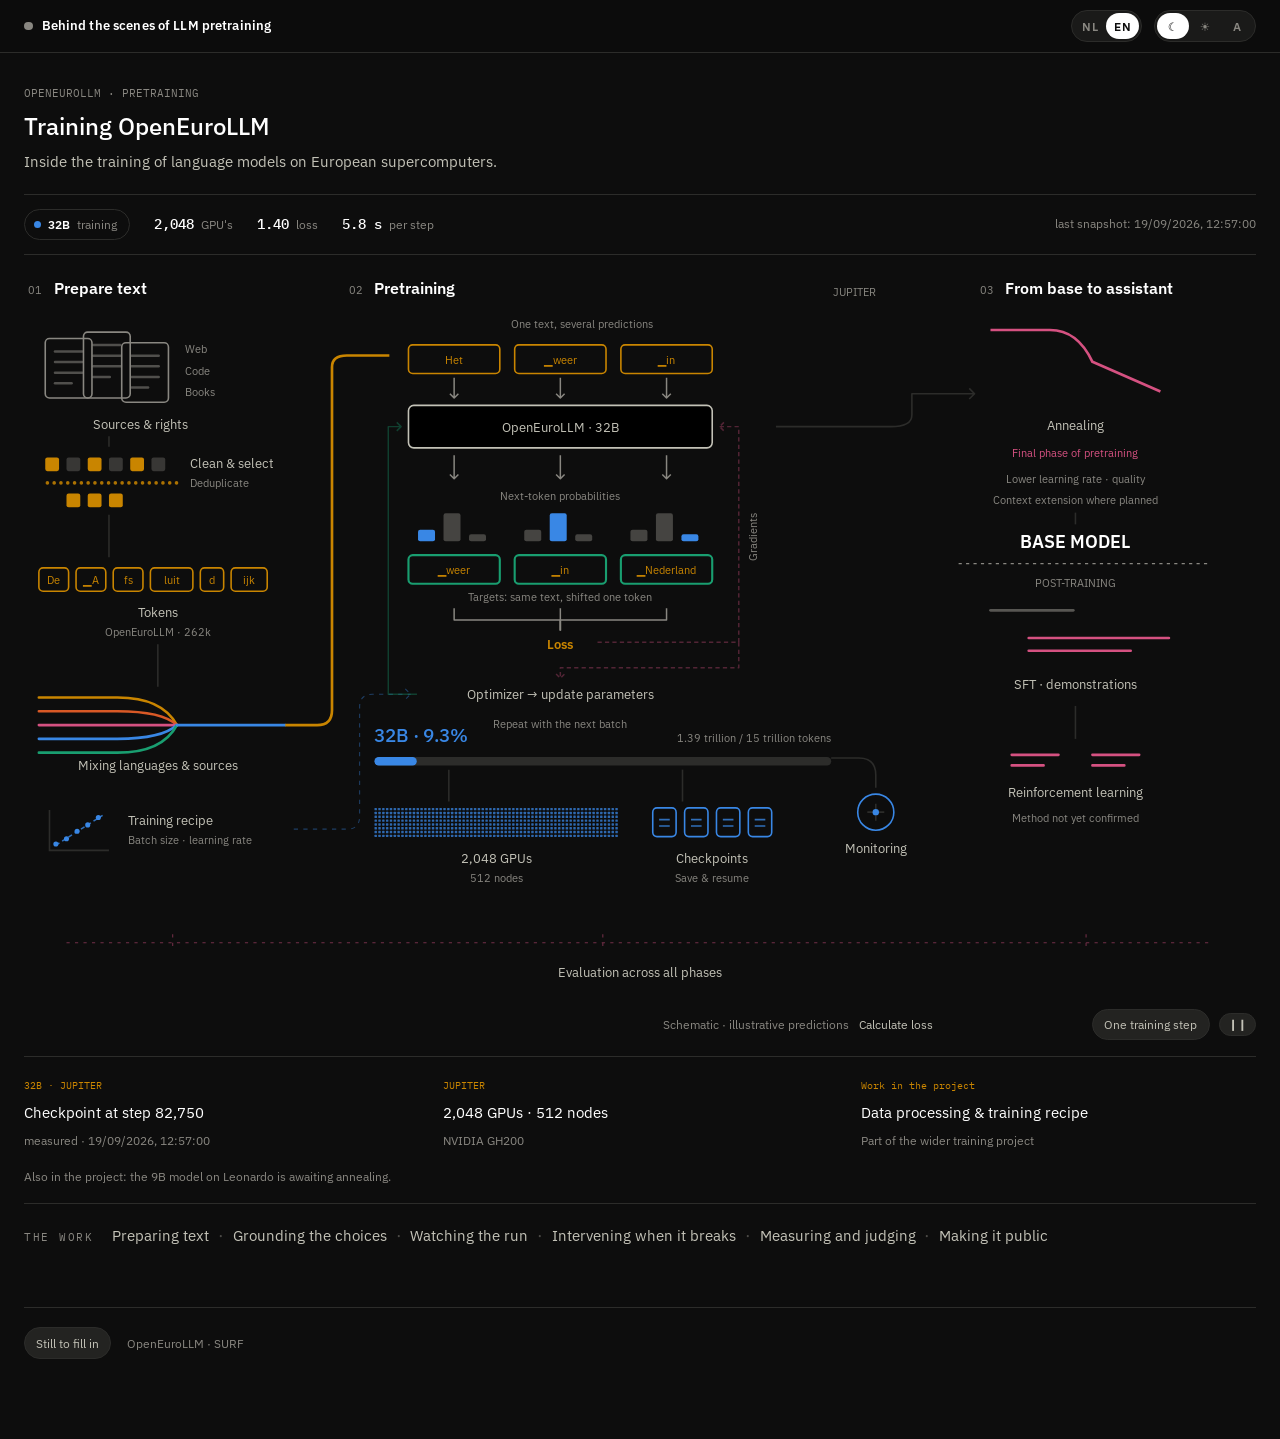
==== commit 2615a0c7: "Drop the "my work" framing from both pages The journey's opening chapter and the monitoring chapter'" ====
--- a/process.html
+++ b/process.html
@@ -4,10 +4,10 @@
 <meta charset="utf-8">
 <meta name="viewport" content="width=device-width, initial-scale=1">
 <title>Training OpenEuroLLM</title>
-<meta name="description" content="Een kijkje in mijn werk aan OpenEuroLLM: data, schaalexperimenten en de training van onze 9B- en 32B-modellen op Europese supercomputers.">
+<meta name="description" content="Een kijkje achter de schermen bij OpenEuroLLM: data, schaalexperimenten en de training van onze 9B- en 32B-modellen op Europese supercomputers.">
 <meta name="color-scheme" content="dark light">
 <meta property="og:title" content="Training OpenEuroLLM">
-<meta property="og:description" content="Binnen het trainingsproject: mijn werk, onze modellen en gemeten voortgang op Europese supercomputers.">
+<meta property="og:description" content="Binnen het trainingsproject: onze modellen en gemeten voortgang op Europese supercomputers.">
 <meta property="og:type" content="article">
 
 <script>
